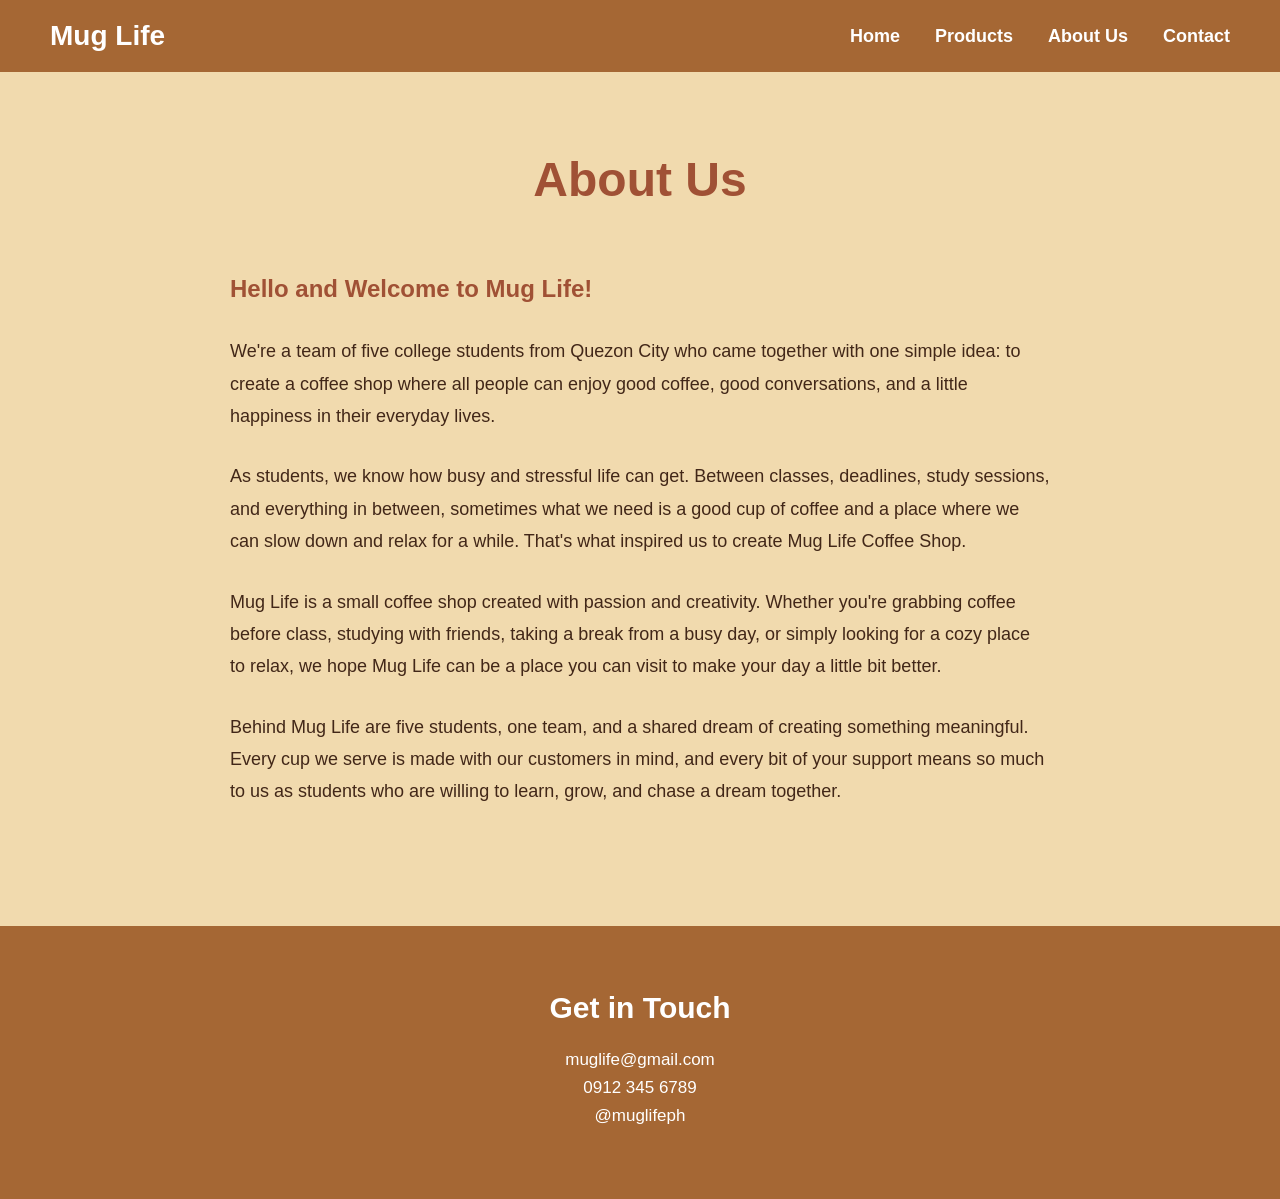
==== aboutus.html @ b254edae "Add files via upload" ====
<!DOCTYPE html>
<html lang="en">

<head>
  <meta charset="UTF-8">
  <meta name="viewport" content="width=device-width, initial-scale=1.0">
  <title>About Us - Mug Life</title>
  <link rel="stylesheet" href="style.css">
</head>

<body>

  <header class="navbar">
    <div class="logo">
      Mug Life
    </div>

    <nav>
      <a href="home.html">Home</a>
      <a href="products.html">Products</a>
      <a href="aboutus.html">About Us</a>
      <a href="contact.html">Contact</a>
    </nav>
  </header>

<main class="about-page">

  <section class="about-intro">
    <h1>About Us</h1>

    <p class="about-welcome">
      Hello and Welcome to Mug Life!
    </p>

    <p>
      We're a team of five college students from Quezon City who came
      together with one simple idea: to create a coffee shop where all
      people can enjoy good coffee, good conversations, and a little
      happiness in their everyday lives.
    </p>

    <p>
      As students, we know how busy and stressful life can get. Between
      classes, deadlines, study sessions, and everything in between,
      sometimes what we need is a good cup of coffee and a place where
      we can slow down and relax for a while. That's what inspired us
      to create Mug Life Coffee Shop.
    </p>

    <p>
      Mug Life is a small coffee shop created with passion and
      creativity. Whether you're grabbing coffee before class, studying
      with friends, taking a break from a busy day, or simply looking
      for a cozy place to relax, we hope Mug Life can be a place you
      can visit to make your day a little bit better.
    </p>

    <p>
      Behind Mug Life are five students, one team, and a shared dream
      of creating something meaningful. Every cup we serve is made
      with our customers in mind, and every bit of your support means
      so much to us as students who are willing to learn, grow, and
      chase a dream together.
    </p>
  </section>

  <section class="about-contact">
    <div>
      <h3>Get in Touch</h3>
      <p>muglife@gmail.com</p>
      <p>0912 345 6789</p>
      <p>@muglifeph</p>
    </div>
  </section>

</main>
---- style.css ----
* {
  margin: 0;
  padding: 0;
  box-sizing: border-box;
}

body {
  font-family: "Trebuchet MS", sans-serif;
  background-color: #f8c684;
  color: #422718;
  min-height: 100vh;
}

/* NAVIGATION BAR */

.navbar {
  background-color: #A56734;
  padding: 20px 50px;
  display: flex;
  align-items: center;
  justify-content: space-between;
}

.logo {
  color: white;
  font-size: 28px;
  font-weight: bold;
}

nav {
  display: flex;
  gap: 35px;
}

nav a {
  color: white;
  text-decoration: none;
  font-size: 18px;
  font-weight: bold;
}

nav a:hover {
  text-decoration: underline;
}

/* HOME PAGE */

/* HERO */

.hero {
  min-height: 650px;
  background-color: #F1DAAE;
  display: grid;
  grid-template-columns: 1.1fr 0.9fr;
  align-items: center;
  padding: 70px 9%;
  gap: 40px;
}

.hero-content {
  max-width: 650px;
}

.small-heading {
  color: #A05135;
  font-size: 14px;
  font-weight: bold;
  letter-spacing: 3px;
  margin-bottom: 20px;
}

.hero h1 {
  color: #422718;
  font-size: 64px;
  line-height: 1.05;
  margin-bottom: 25px;
}

.hero-description {
  color: #422718;
  font-size: 20px;
  line-height: 1.7;
  max-width: 520px;
  margin-bottom: 35px;
}


/* HERO BUTTONS */

.hero-buttons {
  display: flex;
  gap: 15px;
  align-items: center;
}

.primary-button {
  display: inline-block;
  background-color: #A56734;
  color: white;
  padding: 15px 28px;
  border-radius: 30px;
  text-decoration: none;
  font-size: 16px;
  font-weight: bold;
}

.primary-button:hover {
  background-color: #A05135;
}

.secondary-button {
  display: inline-block;
  color: #422718;
  border-bottom: 2px solid #A56734;
  padding-bottom: 5px;
  text-decoration: none;
  font-weight: bold;
}


/* COFFEE VISUAL */

.hero-coffee {
  display: flex;
  flex-direction: column;
  align-items: center;
  justify-content: center;
}

.coffee-circle {
  width: 390px;
  height: 390px;
  background-color: #A56734;
  border-radius: 50%;
  display: flex;
  align-items: center;
  justify-content: center;
  position: relative;
}

.coffee-cup {
  width: 190px;
  height: 150px;
  background-color: #F1DAAE;
  border-radius: 12px 12px 45px 45px;
  position: relative;
  border: 8px solid #422718;
}

.coffee {
  width: 155px;
  height: 25px;
  background-color: #422718;
  border-radius: 50%;
  position: absolute;
  top: -15px;
  left: 9px;
}

.cup-handle {
  width: 55px;
  height: 70px;
  border: 8px solid #422718;
  border-left: none;
  border-radius: 0 40px 40px 0;
  position: absolute;
  right: -60px;
  top: 30px;
}

.coffee-label {
  color: #A05135;
  font-size: 13px;
  font-weight: bold;
  letter-spacing: 3px;
  margin-top: 25px;
}


/* HIGHLIGHT STRIP */

.highlight {
  background-color: #A56734;
  color: white;
  display: grid;
  grid-template-columns: repeat(3, 1fr);
  padding: 28px 9%;
}

.highlight div {
  text-align: center;
  padding: 10px 20px;
}

.highlight strong {
  display: block;
  font-size: 14px;
  letter-spacing: 1.5px;
  margin-bottom: 7px;
}

.highlight span {
  font-size: 14px;
}


/* FAVORITES */

.favorites {
  background-color: #F1DAAE;
  padding: 100px 9%;
}

.section-heading {
  max-width: 1000px;
  margin: 0 auto 60px;
}

.section-heading p {
  color: #A05135;
  font-size: 14px;
  font-weight: bold;
  letter-spacing: 3px;
  margin-bottom: 15px;
}

.section-heading h2 {
  color: #422718;
  font-size: 48px;
  line-height: 1.1;
}


/* FAVORITE LIST */

.favorite-list {
  max-width: 1000px;
  margin: auto;
}

.favorite-item {
  display: grid;
  grid-template-columns: 70px 1fr 40px;
  align-items: center;
  gap: 20px;
  padding: 28px 0;
  border-top: 1px solid #A56734;
}

.favorite-item:last-child {
  border-bottom: 1px solid #A56734;
}

.favorite-number {
  color: #A05135;
  font-size: 15px;
  font-weight: bold;
}

.favorite-info h3 {
  color: #422718;
  font-size: 25px;
  margin-bottom: 8px;
}

.favorite-info p {
  color: #422718;
  font-size: 16px;
  line-height: 1.5;
  max-width: 600px;
}

.favorite-arrow {
  color: #A05135;
  font-size: 28px;
  text-align: right;
}


/* MENU BUTTON */

.menu-button {
  display: block;
  width: fit-content;
  margin: 50px auto 0;
  background-color: #A56734;
  color: white;
  padding: 14px 28px;
  border-radius: 30px;
  text-decoration: none;
  font-weight: bold;
}

.menu-button:hover {
  background-color: #A05135;
}


/* BRAND MESSAGE */

.brand-message {
  background-color: #A05135;
  min-height: 500px;
  display: flex;
  align-items: center;
  padding: 80px 9%;
}

.brand-message-text {
  max-width: 650px;
}

.brand-message .small-heading {
  color: #F1DAAE;
}

.brand-message h2 {
  color: white;
  font-size: 50px;
  line-height: 1.1;
  margin-bottom: 25px;
}

.brand-message p {
  color: white;
  font-size: 18px;
  line-height: 1.7;
  max-width: 600px;
  margin-bottom: 30px;
}


/* LIGHT BUTTON */

.light-button {
  display: inline-block;
  background-color: #F1DAAE;
  color: #422718;
  padding: 14px 28px;
  border-radius: 30px;
  text-decoration: none;
  font-weight: bold;
}

.light-button:hover {
  background-color: white;
}


/* FINAL CTA */

.final-cta {
  background-color: #F1DAAE;
  text-align: center;
  padding: 100px 20px;
}

.final-cta p {
  color: #A05135;
  font-size: 14px;
  font-weight: bold;
  letter-spacing: 3px;
  margin-bottom: 15px;
}

.final-cta h2 {
  color: #422718;
  font-size: 52px;
  margin-bottom: 30px;
}


/* MOBILE */

@media (max-width: 800px) {

  .hero {
    grid-template-columns: 1fr;
    text-align: center;
    padding: 60px 25px;
  }

  .hero-description {
    margin-left: auto;
    margin-right: auto;
  }

  .hero-buttons {
    justify-content: center;
  }

  .coffee-circle {
    width: 280px;
    height: 280px;
  }

  .highlight {
    grid-template-columns: 1fr;
  }

  .highlight div {
    margin-bottom: 15px;
  }

  .favorite-item {
    grid-template-columns: 45px 1fr 30px;
  }

}

/* ABOUT US PAGE */

.about-page {
  width: 100%;
  background-color: #F1DAAE;
}

/* ABOUT INTRODUCTION */

.about-intro {
  max-width: 900px;
  margin: 0 auto;
  padding: 80px 40px 90px;
}

.about-intro h1 {
  color: #A05135;
  font-size: 48px;
  text-align: center;
  margin-bottom: 60px;
}

.about-intro p {
  color: #422718;
  font-size: 18px;
  line-height: 1.8;
  margin-bottom: 28px;
}

.about-intro .about-welcome {
  font-size: 24px;
  font-weight: bold;
  color: #A05135;
  margin-bottom: 25px;
}

/* CONTACT */

.about-contact {
  background-color: #A56734;
  color: white;
  text-align: center;
  padding: 65px 20px;
}

.about-contact h3 {
  color: white;
  font-size: 30px;
  margin-bottom: 25px;
}

.about-contact p {
  font-size: 17px;
  margin: 8px 0;
}

/* FOOTER */

footer {
  background-color: #A56734;
  color: white;
  text-align: center;
  padding: 20px;
  margin-top: 40px;
}

/* CONTACT PAGE */

.contact-page {
  width: 100%;
  background-color: #F1DAAE;
}

/* CONTACT INTRO */

.contact-intro {
  text-align: center;
  padding: 75px 20px 55px;
}

.contact-intro h1 {
  color: #A05135;
  font-size: 48px;
  margin-bottom: 20px;
}

.contact-intro p {
  color: #422718;
  font-size: 19px;
  max-width: 650px;
  margin: auto;
  line-height: 1.6;
}


/* CONTACT CONTENT */

.contact-content {
  max-width: 1000px;
  margin: auto;
  padding: 30px 40px 90px;
  display: grid;
  grid-template-columns: 1fr 1fr;
  gap: 100px;
}


/* CONTACT DETAILS */

.contact-details h2,
.contact-form h2 {
  color: #A05135;
  font-size: 30px;
  margin-bottom: 20px;
}

.contact-details > p {
  color: #422718;
  font-size: 17px;
  line-height: 1.6;
  margin-bottom: 35px;
}

.contact-item {
  margin-bottom: 25px;
}

.contact-item h3 {
  color: #422718;
  font-size: 19px;
  margin-bottom: 5px;
}

.contact-item p {
  color: #422718;
  font-size: 16px;
  line-height: 1.5;
}


/* CONTACT FORM */

.contact-form form {
  display: flex;
  flex-direction: column;
}

.contact-form label {
  color: #422718;
  font-weight: bold;
  margin-bottom: 7px;
}

.contact-form input,
.contact-form textarea {
  font-family: "Trebuchet MS", sans-serif;
  font-size: 15px;
  padding: 13px;
  margin-bottom: 20px;
  border: 1px solid #A56734;
  background-color: #F1DAAE;
  color: #422718;
  outline: none;
}

.contact-form input:focus,
.contact-form textarea:focus {
  border: 2px solid #A05135;
}

.contact-form textarea {
  resize: vertical;
}

.contact-form button {
  width: fit-content;
  background-color: #A56734;
  color: white;
  border: none;
  padding: 14px 28px;
  border-radius: 25px;
  font-family: "Trebuchet MS", sans-serif;
  font-size: 16px;
  font-weight: bold;
  cursor: pointer;
}

.contact-form button:hover {
  background-color: #A05135;
}

/* =========================
   PRODUCTS PAGE
   ========================= */

.products-page {
  width: 100%;
  background-color: #F1DAAE;
}


/* PAGE INTRO */

.products-intro {
  text-align: center;
  padding: 80px 20px 60px;
}

.products-intro > p:first-child {
  color: #A05135;
  font-size: 14px;
  font-weight: bold;
  letter-spacing: 3px;
  margin-bottom: 15px;
}

.products-intro h1 {
  color: #422718;
  font-size: 48px;
  margin-bottom: 18px;
}

.products-description {
  color: #422718;
  font-size: 18px;
  line-height: 1.6;
  max-width: 650px;
  margin: auto;
}


/* PRODUCT GRID */

.products {
  max-width: 1100px;
  margin: 0 auto;
  padding: 0 30px 100px;

  display: grid;
  grid-template-columns: repeat(2, 1fr);
  gap: 70px 40px;
}


/* INDIVIDUAL PRODUCT */

.product {
  background-color: #F1DAAE;
}


/* PRODUCT IMAGE */

.product img {
  display: block;
  width: auto;
  height: 240px;
  max-width: 100%;
  object-fit: contain;
  margin: 0 auto;
  background-color: transparent;
}

/* PRODUCT INFORMATION */

.product-info {
  padding: 20px 5px 0;
}

.product-info h2 {
  color: #422718;
  font-size: 25px;
  margin-bottom: 10px;
}

.product-info p {
  color: #422718;
  font-size: 16px;
  line-height: 1.6;
  max-width: 450px;
}


/* ALTERNATING SECTION */

.product:nth-child(3n) {
  background-color: #A56734;
  padding: 20px;
}


/* MOBILE */

@media (max-width: 800px) {

  .products {
    grid-template-columns: 1fr;
    gap: 50px;
  }

  .products-intro h1 {
    font-size: 40px;
  }

  .product img {
    height: 300px;
  }

}
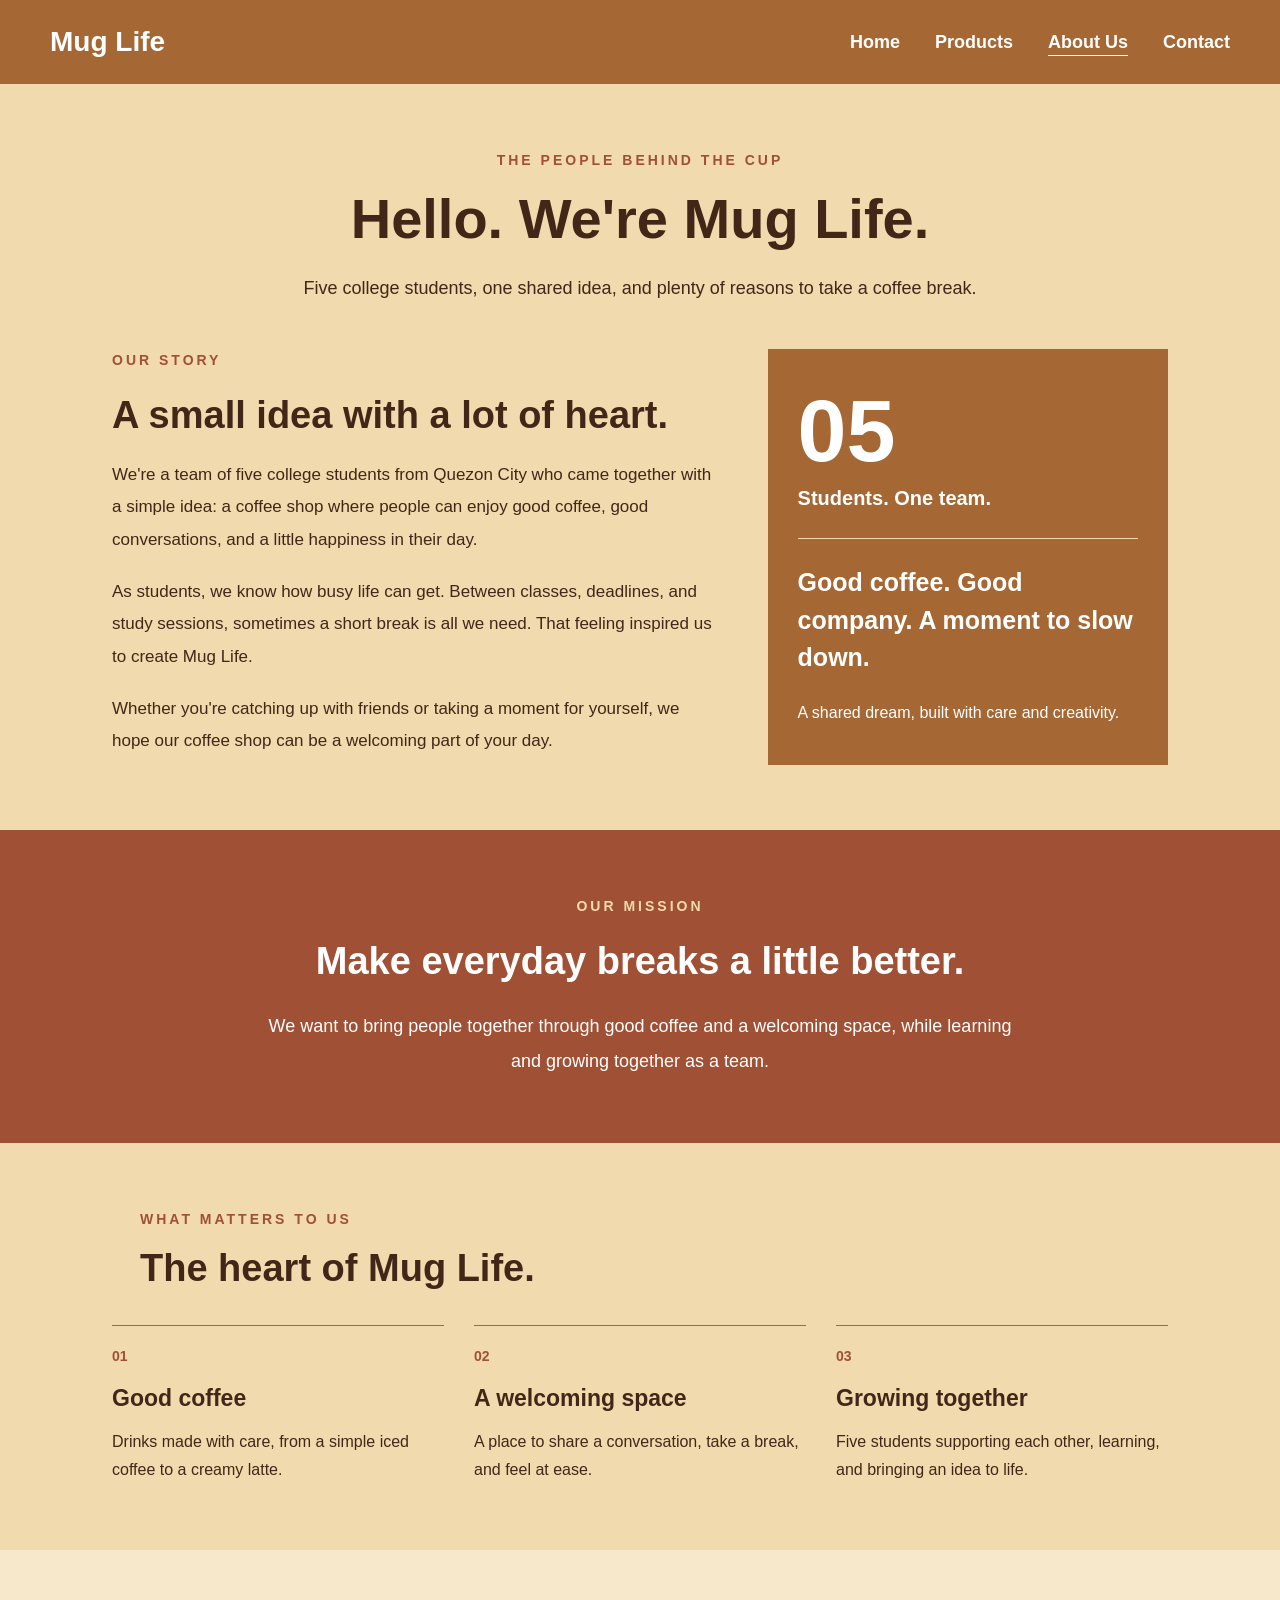
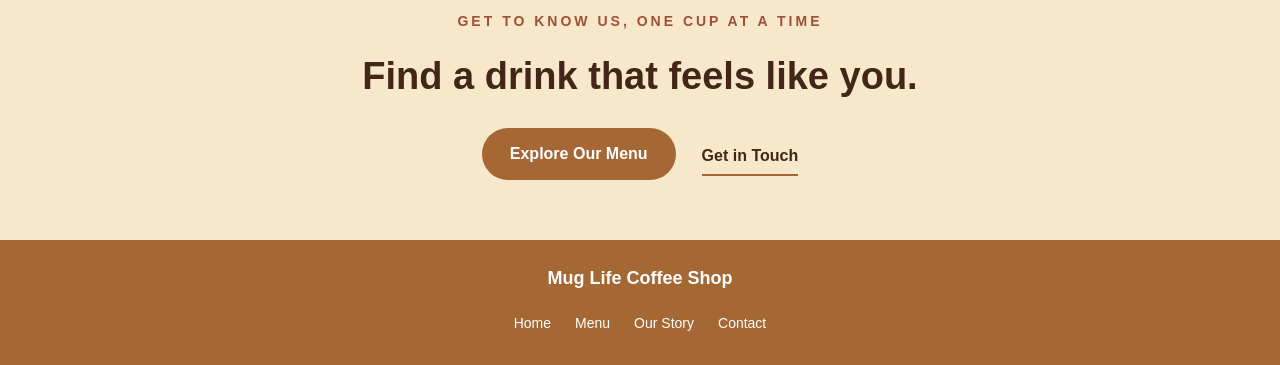
==== commit 4741cc49: "Update aboutus.html" ====
--- a/aboutus.html
+++ b/aboutus.html
@@ -1,76 +1,112 @@
 <!DOCTYPE html>
 <html lang="en">
-
 <head>
   <meta charset="UTF-8">
   <meta name="viewport" content="width=device-width, initial-scale=1.0">
+  <meta name="description" content="Meet the five students from Quezon City behind Mug Life.">
   <title>About Us - Mug Life</title>
   <link rel="stylesheet" href="style.css">
 </head>
+<body class="inner-page">
 
-<body>
+  <a href="#main-content" class="skip-link">Skip to content</a>
 
   <header class="navbar">
-    <div class="logo">
-      Mug Life
-    </div>
-
-    <nav>
-      <a href="home.html">Home</a>
+    <a href="index.html" class="logo" aria-label="Mug Life home">Mug Life</a>
+    <nav aria-label="Main navigation">
+      <a href="index.html">Home</a>
       <a href="products.html">Products</a>
-      <a href="aboutus.html">About Us</a>
+      <a href="aboutus.html" aria-current="page">About Us</a>
       <a href="contact.html">Contact</a>
     </nav>
   </header>
 
-<main class="about-page">
+  <main id="main-content" tabindex="-1">
+    <section class="page-intro" aria-labelledby="about-heading">
+      <p class="small-heading">THE PEOPLE BEHIND THE CUP</p>
+      <h1 id="about-heading">Hello. We're Mug Life.</h1>
+      <p>Five college students, one shared idea, and plenty of reasons to take a coffee break.</p>
+    </section>
 
-  <section class="about-intro">
-    <h1>About Us</h1>
+    <section class="about-story content-width" aria-labelledby="story-heading">
+      <div class="story-copy">
+        <p class="small-heading">OUR STORY</p>
+        <h2 id="story-heading">A small idea with a lot of heart.</h2>
+        <p>
+          We're a team of five college students from Quezon City who came
+          together with a simple idea: a coffee shop where people can enjoy
+          good coffee, good conversations, and a little happiness in their day.
+        </p>
+        <p>
+          As students, we know how busy life can get. Between classes,
+          deadlines, and study sessions, sometimes a short break is all
+          we need. That feeling inspired us to create Mug Life.
+        </p>
+        <p>
+          Whether you're catching up with friends or taking a moment for
+          yourself, we hope our coffee shop can be a welcoming part of your day.
+        </p>
+      </div>
+      <aside class="story-note" aria-label="About our team">
+        <p class="team-count" aria-hidden="true">05</p>
+        <p class="team-caption">Students. One team.</p>
+        <blockquote>Good coffee. Good company. A moment to slow down.</blockquote>
+        <p>A shared dream, built with care and creativity.</p>
+      </aside>
+    </section>
 
-    <p class="about-welcome">
-      Hello and Welcome to Mug Life!
-    </p>
+    <section class="mission-section" aria-labelledby="mission-heading">
+      <p class="small-heading">OUR MISSION</p>
+      <h2 id="mission-heading">Make everyday breaks a little better.</h2>
+      <p>
+        We want to bring people together through good coffee and a welcoming
+        space, while learning and growing together as a team.
+      </p>
+    </section>
 
-    <p>
-      We're a team of five college students from Quezon City who came
-      together with one simple idea: to create a coffee shop where all
-      people can enjoy good coffee, good conversations, and a little
-      happiness in their everyday lives.
-    </p>
+    <section class="about-values content-width" aria-labelledby="values-heading">
+      <div class="section-heading">
+        <p>WHAT MATTERS TO US</p>
+        <h2 id="values-heading">The heart of Mug Life.</h2>
+      </div>
+      <div class="value-grid">
+        <article class="value-item">
+          <p class="value-number" aria-hidden="true">01</p>
+          <h3>Good coffee</h3>
+          <p>Drinks made with care, from a simple iced coffee to a creamy latte.</p>
+        </article>
+        <article class="value-item">
+          <p class="value-number" aria-hidden="true">02</p>
+          <h3>A welcoming space</h3>
+          <p>A place to share a conversation, take a break, and feel at ease.</p>
+        </article>
+        <article class="value-item">
+          <p class="value-number" aria-hidden="true">03</p>
+          <h3>Growing together</h3>
+          <p>Five students supporting each other, learning, and bringing an idea to life.</p>
+        </article>
+      </div>
+    </section>
 
-    <p>
-      As students, we know how busy and stressful life can get. Between
-      classes, deadlines, study sessions, and everything in between,
-      sometimes what we need is a good cup of coffee and a place where
-      we can slow down and relax for a while. That's what inspired us
-      to create Mug Life Coffee Shop.
-    </p>
+    <section class="page-cta" aria-labelledby="about-cta-heading">
+      <p class="small-heading">GET TO KNOW US, ONE CUP AT A TIME</p>
+      <h2 id="about-cta-heading">Find a drink that feels like you.</h2>
+      <div class="cta-links">
+        <a href="products.html" class="primary-button">Explore Our Menu</a>
+        <a href="contact.html" class="secondary-button">Get in Touch</a>
+      </div>
+    </section>
+  </main>
 
-    <p>
-      Mug Life is a small coffee shop created with passion and
-      creativity. Whether you're grabbing coffee before class, studying
-      with friends, taking a break from a busy day, or simply looking
-      for a cozy place to relax, we hope Mug Life can be a place you
-      can visit to make your day a little bit better.
-    </p>
+  <footer>
+    <p class="footer-brand">Mug Life Coffee Shop</p>
+    <div class="footer-links" aria-label="More Mug Life pages">
+      <a href="index.html">Home</a>
+      <a href="products.html">Menu</a>
+      <a href="aboutus.html">Our Story</a>
+      <a href="contact.html">Contact</a>
+    </div>
+  </footer>
 
-    <p>
-      Behind Mug Life are five students, one team, and a shared dream
-      of creating something meaningful. Every cup we serve is made
-      with our customers in mind, and every bit of your support means
-      so much to us as students who are willing to learn, grow, and
-      chase a dream together.
-    </p>
-  </section>
-
-  <section class="about-contact">
-    <div>
-      <h3>Get in Touch</h3>
-      <p>muglife@gmail.com</p>
-      <p>0912 345 6789</p>
-      <p>@muglifeph</p>
-    </div>
-  </section>
-
-</main>+</body>
+</html>
--- a/style.css
+++ b/style.css
@@ -11,25 +11,30 @@
   min-height: 100vh;
 }
 
-/* NAVIGATION BAR */
+/* NAVIGATION: links wrap on small screens without JavaScript. */
 
 .navbar {
   background-color: #A56734;
   padding: 20px 50px;
   display: flex;
+  flex-wrap: wrap;
   align-items: center;
   justify-content: space-between;
+  gap: 16px 30px;
 }
 
 .logo {
   color: white;
   font-size: 28px;
   font-weight: bold;
+  text-decoration: none;
+  white-space: nowrap;
 }
 
 nav {
   display: flex;
-  gap: 35px;
+  flex-wrap: wrap;
+  gap: 8px 35px;
 }
 
 nav a {
@@ -37,21 +42,52 @@
   text-decoration: none;
   font-size: 18px;
   font-weight: bold;
-}
-
-nav a:hover {
+  min-height: 44px;
+  display: inline-flex;
+  align-items: center;
+}
+
+nav a:hover,
+nav a[aria-current="page"] {
   text-decoration: underline;
+  text-underline-offset: 7px;
+}
+
+a:focus-visible {
+  outline: 3px solid #422718;
+  outline-offset: 5px;
+}
+
+.nav-links a.active {
+   color: black;
+   font-weight: bold;
+ }
+
+.skip-link {
+  position: absolute;
+  top: -100px;
+  left: 16px;
+  padding: 12px 18px;
+  background: #422718;
+  color: white;
+  z-index: 10;
+}
+
+.skip-link:focus {
+  top: 12px;
 }
 
 /* HOME PAGE */
 
-/* HERO */
+.home-page {
+  background-color: #F1DAAE;
+}
 
 .hero {
-  min-height: 650px;
+  min-height: 620px;
   background-color: #F1DAAE;
   display: grid;
-  grid-template-columns: 1.1fr 0.9fr;
+  grid-template-columns: minmax(0, 1.1fr) minmax(0, 0.9fr);
   align-items: center;
   padding: 70px 9%;
   gap: 40px;
@@ -66,45 +102,54 @@
   font-size: 14px;
   font-weight: bold;
   letter-spacing: 3px;
+  line-height: 1.6;
   margin-bottom: 20px;
 }
 
 .hero h1 {
-  color: #422718;
-  font-size: 64px;
-  line-height: 1.05;
+  font-size: clamp(36px, 5vw, 64px);
+  line-height: 1.1;
+  max-width: 13ch;
   margin-bottom: 25px;
 }
 
 .hero-description {
-  color: #422718;
   font-size: 20px;
   line-height: 1.7;
   max-width: 520px;
   margin-bottom: 35px;
 }
 
-
-/* HERO BUTTONS */
-
 .hero-buttons {
   display: flex;
-  gap: 15px;
+  flex-wrap: wrap;
+  gap: 18px 24px;
   align-items: center;
 }
 
-.primary-button {
+/* LINKS STYLED AS BUTTONS */
+
+.primary-button,
+.menu-button,
+.light-button {
   display: inline-block;
-  background-color: #A56734;
-  color: white;
   padding: 15px 28px;
   border-radius: 30px;
   text-decoration: none;
   font-size: 16px;
-  font-weight: bold;
-}
-
-.primary-button:hover {
+  line-height: 1.4;
+  font-weight: bold;
+  text-align: center;
+}
+
+.primary-button,
+.menu-button {
+  background-color: #A56734;
+  color: white;
+}
+
+.primary-button:hover,
+.menu-button:hover {
   background-color: #A05135;
 }
 
@@ -112,60 +157,75 @@
   display: inline-block;
   color: #422718;
   border-bottom: 2px solid #A56734;
-  padding-bottom: 5px;
+  padding: 12px 0 6px;
   text-decoration: none;
   font-weight: bold;
-}
-
-
-/* COFFEE VISUAL */
+  line-height: 1.5;
+}
+
+.secondary-button:hover {
+  color: #A05135;
+}
+
+.light-button {
+  background-color: #F1DAAE;
+  color: #422718;
+}
+
+.light-button:hover {
+  background-color: white;
+}
+
+/* CSS COFFEE ILLUSTRATION */
 
 .hero-coffee {
   display: flex;
   flex-direction: column;
   align-items: center;
   justify-content: center;
+  min-width: 0;
 }
 
 .coffee-circle {
-  width: 390px;
-  height: 390px;
+  width: 100%;
+  max-width: 390px;
+  aspect-ratio: 1;
   background-color: #A56734;
   border-radius: 50%;
   display: flex;
   align-items: center;
   justify-content: center;
-  position: relative;
 }
 
 .coffee-cup {
-  width: 190px;
-  height: 150px;
+  width: 47%;
+  height: 38%;
   background-color: #F1DAAE;
   border-radius: 12px 12px 45px 45px;
   position: relative;
-  border: 8px solid #422718;
+  border: 7px solid #422718;
+  margin-right: 8%;
 }
 
 .coffee {
-  width: 155px;
-  height: 25px;
+  width: 88%;
+  height: 20%;
   background-color: #422718;
   border-radius: 50%;
   position: absolute;
-  top: -15px;
-  left: 9px;
+  top: -10%;
+  left: 6%;
 }
 
 .cup-handle {
-  width: 55px;
-  height: 70px;
-  border: 8px solid #422718;
+  width: 35%;
+  height: 52%;
+  border: 7px solid #422718;
   border-left: none;
   border-radius: 0 40px 40px 0;
   position: absolute;
-  right: -60px;
-  top: 30px;
+  right: -38%;
+  top: 18%;
 }
 
 .coffee-label {
@@ -173,9 +233,10 @@
   font-size: 13px;
   font-weight: bold;
   letter-spacing: 3px;
+  line-height: 1.6;
+  text-align: center;
   margin-top: 25px;
 }
-
 
 /* HIGHLIGHT STRIP */
 
@@ -183,7 +244,7 @@
   background-color: #A56734;
   color: white;
   display: grid;
-  grid-template-columns: repeat(3, 1fr);
+  grid-template-columns: repeat(3, minmax(0, 1fr));
   padding: 28px 9%;
 }
 
@@ -196,24 +257,25 @@
   display: block;
   font-size: 14px;
   letter-spacing: 1.5px;
+  line-height: 1.6;
   margin-bottom: 7px;
 }
 
 .highlight span {
   font-size: 14px;
-}
-
-
-/* FAVORITES */
+  line-height: 1.5;
+}
+
+/* FAVORITES: product photos use your existing images folder. */
 
 .favorites {
   background-color: #F1DAAE;
-  padding: 100px 9%;
+  padding: 80px 9%;
 }
 
 .section-heading {
   max-width: 1000px;
-  margin: 0 auto 60px;
+  margin: 0 auto 40px;
 }
 
 .section-heading p {
@@ -221,17 +283,15 @@
   font-size: 14px;
   font-weight: bold;
   letter-spacing: 3px;
+  line-height: 1.6;
   margin-bottom: 15px;
 }
 
-.section-heading h2 {
-  color: #422718;
-  font-size: 48px;
-  line-height: 1.1;
-}
-
-
-/* FAVORITE LIST */
+.section-heading h2,
+.visit-intro h2 {
+  font-size: clamp(32px, 4vw, 48px);
+  line-height: 1.15;
+}
 
 .favorite-list {
   max-width: 1000px;
@@ -239,16 +299,28 @@
 }
 
 .favorite-item {
+  color: #422718;
+  text-decoration: none;
   display: grid;
-  grid-template-columns: 70px 1fr 40px;
+  grid-template-columns: 45px 120px minmax(0, 1fr) 30px;
   align-items: center;
-  gap: 20px;
-  padding: 28px 0;
+  gap: 24px;
+  padding: 24px 12px;
   border-top: 1px solid #A56734;
 }
 
 .favorite-item:last-child {
   border-bottom: 1px solid #A56734;
+}
+
+.favorite-item:hover {
+  background-color: #f7e8cc;
+}
+
+.favorite-item:hover h3,
+.favorite-item:focus-visible h3 {
+  text-decoration: underline;
+  text-underline-offset: 5px;
 }
 
 .favorite-number {
@@ -257,17 +329,32 @@
   font-weight: bold;
 }
 
+.favorite-item img {
+  display: block;
+  width: 120px;
+  height: 150px;
+  max-width: 100%;
+  object-fit: contain;
+}
+
 .favorite-info h3 {
-  color: #422718;
   font-size: 25px;
+  line-height: 1.3;
   margin-bottom: 8px;
 }
 
 .favorite-info p {
-  color: #422718;
   font-size: 16px;
-  line-height: 1.5;
+  line-height: 1.6;
   max-width: 600px;
+}
+
+.favorite-link-label {
+  display: inline-block;
+  color: #A05135;
+  font-size: 14px;
+  font-weight: bold;
+  margin-top: 10px;
 }
 
 .favorite-arrow {
@@ -276,38 +363,21 @@
   text-align: right;
 }
 
-
-/* MENU BUTTON */
-
 .menu-button {
   display: block;
   width: fit-content;
-  margin: 50px auto 0;
-  background-color: #A56734;
-  color: white;
-  padding: 14px 28px;
-  border-radius: 30px;
-  text-decoration: none;
-  font-weight: bold;
-}
-
-.menu-button:hover {
-  background-color: #A05135;
-}
-
-
-/* BRAND MESSAGE */
+  margin: 40px auto 0;
+}
+
+/* OUR STORY */
 
 .brand-message {
   background-color: #A05135;
-  min-height: 500px;
-  display: flex;
-  align-items: center;
   padding: 80px 9%;
 }
 
 .brand-message-text {
-  max-width: 650px;
+  max-width: 700px;
 }
 
 .brand-message .small-heading {
@@ -316,43 +386,69 @@
 
 .brand-message h2 {
   color: white;
-  font-size: 50px;
-  line-height: 1.1;
+  font-size: clamp(32px, 4vw, 50px);
+  line-height: 1.15;
   margin-bottom: 25px;
 }
 
-.brand-message p {
+.brand-message-text > p:not(.small-heading) {
   color: white;
   font-size: 18px;
-  line-height: 1.7;
-  max-width: 600px;
+  line-height: 1.8;
+  max-width: 650px;
   margin-bottom: 30px;
 }
 
-
-/* LIGHT BUTTON */
-
-.light-button {
+/* VISIT INFORMATION */
+
+.visit-section {
+  background-color: #f7e8cc;
+  display: grid;
+  grid-template-columns: minmax(0, 1.1fr) minmax(0, 0.9fr);
+  padding: 80px 9%;
+  gap: 70px;
+  scroll-margin-top: 24px;
+}
+
+.visit-intro > p:not(.small-heading) {
+  font-size: 18px;
+  line-height: 1.8;
+  max-width: 520px;
+  margin-top: 24px;
+  margin-bottom: 20px;
+}
+
+.visit-details > div {
+  border-top: 1px solid #A56734;
+  padding: 20px 0;
+}
+
+.visit-details dt {
+  color: #A05135;
+  font-size: 18px;
+  font-weight: bold;
+  margin-bottom: 10px;
+}
+
+.visit-details dd {
+  font-size: 17px;
+  line-height: 1.8;
+  overflow-wrap: anywhere;
+}
+
+.visit-details a {
   display: inline-block;
-  background-color: #F1DAAE;
   color: #422718;
-  padding: 14px 28px;
-  border-radius: 30px;
-  text-decoration: none;
-  font-weight: bold;
-}
-
-.light-button:hover {
-  background-color: white;
-}
-
-
-/* FINAL CTA */
+  padding: 6px 0;
+  text-underline-offset: 4px;
+}
+
+/* FINAL INVITATION */
 
 .final-cta {
   background-color: #F1DAAE;
   text-align: center;
-  padding: 100px 20px;
+  padding: 80px 24px;
 }
 
 .final-cta p {
@@ -360,27 +456,54 @@
   font-size: 14px;
   font-weight: bold;
   letter-spacing: 3px;
+  line-height: 1.6;
   margin-bottom: 15px;
 }
 
 .final-cta h2 {
-  color: #422718;
-  font-size: 52px;
+  font-size: clamp(32px, 4vw, 52px);
+  line-height: 1.2;
   margin-bottom: 30px;
 }
 
-
-/* MOBILE */
+/* HOME AND NAVIGATION ON SMALLER SCREENS */
+
+@media (max-width: 1000px) {
+  .hero {
+    gap: 30px;
+    padding-left: 6%;
+    padding-right: 6%;
+  }
+
+  .favorite-item {
+    grid-template-columns: 30px 100px minmax(0, 1fr) 25px;
+    gap: 18px;
+  }
+
+  .favorite-item img {
+    width: 100px;
+    height: 130px;
+  }
+}
 
 @media (max-width: 800px) {
+  .navbar {
+    padding: 18px 6%;
+  }
+
+  nav {
+    gap: 8px 22px;
+  }
 
   .hero {
     grid-template-columns: 1fr;
     text-align: center;
-    padding: 60px 25px;
-  }
-
-  .hero-description {
+    padding: 55px 24px;
+  }
+
+  .hero-content,
+  .hero-description,
+  .hero h1 {
     margin-left: auto;
     margin-right: auto;
   }
@@ -389,331 +512,826 @@
     justify-content: center;
   }
 
+  .hero-description {
+    font-size: 18px;
+  }
+
   .coffee-circle {
-    width: 280px;
-    height: 280px;
+    max-width: 280px;
   }
 
   .highlight {
     grid-template-columns: 1fr;
-  }
-
-  .highlight div {
-    margin-bottom: 15px;
+    gap: 8px;
+  }
+
+  .visit-section {
+    grid-template-columns: 1fr;
+    gap: 30px;
+  }
+}
+
+@media (max-width: 600px) {
+  .navbar {
+    flex-direction: column;
+    gap: 12px;
+    padding: 18px 20px 12px;
+  }
+
+  .navbar nav {
+    justify-content: center;
+    gap: 4px 20px;
+  }
+
+  .navbar nav a {
+    font-size: 16px;
+  }
+
+  .favorites,
+  .brand-message,
+  .visit-section {
+    padding: 55px 24px;
   }
 
   .favorite-item {
-    grid-template-columns: 45px 1fr 30px;
-  }
-
-}
-
-/* ABOUT US PAGE */
-
-.about-page {
-  width: 100%;
+    grid-template-columns: 72px minmax(0, 1fr) 20px;
+    gap: 14px;
+    padding: 24px 0;
+  }
+
+  .favorite-number {
+    display: none;
+  }
+
+  .favorite-item img {
+    width: 72px;
+    height: 110px;
+  }
+
+  .favorite-info h3 {
+    font-size: 21px;
+  }
+
+  .favorite-info p {
+    font-size: 15px;
+  }
+
+  .favorite-arrow {
+    font-size: 24px;
+  }
+
+  .final-cta {
+    padding: 55px 24px;
+  }
+}
+
+/* SHARED INNER PAGES */
+
+.inner-page {
   background-color: #F1DAAE;
-}
-
-/* ABOUT INTRODUCTION */
-
-.about-intro {
+  display: flex;
+  flex-direction: column;
+}
+
+.inner-page main {
+  flex: 1;
+}
+
+.content-width {
+  max-width: 1120px;
+  margin: 0 auto;
+  padding-left: 32px;
+  padding-right: 32px;
+}
+
+.page-intro {
   max-width: 900px;
   margin: 0 auto;
-  padding: 80px 40px 90px;
-}
-
-.about-intro h1 {
-  color: #A05135;
-  font-size: 48px;
+  padding: 65px 24px 45px;
   text-align: center;
-  margin-bottom: 60px;
-}
-
-.about-intro p {
-  color: #422718;
+}
+
+.page-intro h1 {
+  font-size: clamp(36px, 5vw, 56px);
+  line-height: 1.15;
+}
+
+.page-intro > p {
   font-size: 18px;
   line-height: 1.8;
-  margin-bottom: 28px;
-}
-
-.about-intro .about-welcome {
-  font-size: 24px;
-  font-weight: bold;
-  color: #A05135;
-  margin-bottom: 25px;
-}
-
-/* CONTACT */
-
-.about-contact {
+  max-width: 720px;
+  margin: 20px auto 0;
+}
+
+.page-intro .small-heading {
+  font-size: 14px;
+  line-height: 1.6;
+  margin: 0 auto 16px;
+}
+
+.page-intro > .primary-button {
+  margin-top: 24px;
+}
+
+.inner-page h2 {
+  font-size: clamp(28px, 3.5vw, 38px);
+  line-height: 1.25;
+}
+
+.inner-page h3 {
+  line-height: 1.3;
+}
+
+/* PRODUCTS: category links work with HTML anchors. */
+
+.menu-categories {
+  justify-content: center;
+  gap: 12px;
+  margin-top: 28px;
+}
+
+.menu-categories a {
+  color: #422718;
+  border: 1px solid #A56734;
+  border-radius: 24px;
+  padding: 10px 20px;
+  line-height: 1.5;
+  font-size: 16px;
+}
+
+.menu-categories a:hover {
+  background-color: #f7e8cc;
+  text-decoration: underline;
+  text-underline-offset: 4px;
+}
+
+.menu-categories span {
+  font-size: 12px;
+  font-weight: normal;
+  margin-left: 8px;
+}
+
+.page-intro .menu-sample-note {
+  font-size: 14px;
+  color: #70523d;
+  line-height: 1.6;
+  margin-top: 22px;
+}
+
+.menu-content {
+  max-width: 1120px;
+  margin: 0 auto;
+  padding: 0 32px 65px;
+}
+
+.category-group {
+  scroll-margin-top: 24px;
+}
+
+.category-group + .category-group {
+  margin-top: 60px;
+}
+
+.category-heading {
+  padding-bottom: 22px;
+  border-bottom: 1px solid #A56734;
+}
+
+.category-heading p {
+  font-size: 17px;
+  line-height: 1.7;
+  margin-top: 10px;
+}
+
+.products {
+  display: grid;
+  grid-template-columns: repeat(2, minmax(0, 1fr));
+  gap: 28px;
+  margin-top: 28px;
+}
+
+.product {
+  background-color: #f7e8cc;
+  padding: 26px;
+  min-width: 0;
+  scroll-margin-top: 24px;
+}
+
+.product:target {
+  outline: 3px solid #422718;
+  outline-offset: 6px;
+}
+
+.product-image img {
+  display: block;
+  width: 100%;
+  height: 220px;
+  object-fit: contain;
+  margin: 0 auto 24px;
+  background-color: transparent;
+}
+
+.product-topline {
+  display: flex;
+  flex-wrap: wrap;
+  justify-content: space-between;
+  align-items: center;
+  gap: 8px;
+  min-height: 28px;
+  margin-bottom: 10px;
+}
+
+.drink-serving {
+  color: #70523d;
+  font-size: 13px;
+  font-weight: bold;
+  letter-spacing: 1px;
+}
+
+.product-badge {
   background-color: #A56734;
   color: white;
+  border-radius: 20px;
+  font-size: 12px;
+  font-weight: bold;
+  line-height: 1.5;
+  padding: 4px 10px;
+}
+
+.product-info h3 {
+  font-size: 26px;
+  margin-bottom: 12px;
+}
+
+.product-description {
+  font-size: 16px;
+  line-height: 1.7;
+}
+
+.product-prices {
+  display: grid;
+  grid-template-columns: repeat(2, minmax(0, 1fr));
+  gap: 20px;
+  border-top: 1px solid #b58a61;
+  margin-top: 20px;
+  padding-top: 18px;
+}
+
+.product-prices dt {
+  font-size: 14px;
+  line-height: 1.5;
+}
+
+.product-prices dt span {
+  display: block;
+  color: #70523d;
+  font-size: 12px;
+}
+
+.product-prices dd {
+  font-size: 24px;
+  font-weight: bold;
+  margin-top: 6px;
+}
+
+.drink-details {
+  border-top: 1px solid #b58a61;
+  margin-top: 18px;
+}
+
+.drink-details summary {
+  padding: 15px 0;
+  font-size: 15px;
+  font-weight: bold;
+}
+
+.drink-details p {
+  font-size: 15px;
+  line-height: 1.8;
+  padding-bottom: 8px;
+}
+
+summary {
+  cursor: pointer;
+}
+
+summary::marker {
+  color: #A05135;
+}
+
+summary:focus-visible,
+button:focus-visible {
+  outline: 3px solid #422718;
+  outline-offset: 4px;
+}
+
+.products-single {
+  grid-template-columns: 1fr;
+}
+
+.products-single .product {
+  display: grid;
+  grid-template-columns: 220px minmax(0, 1fr);
+  align-items: center;
+  gap: 40px;
+}
+
+.products-single .product-image img {
+  margin-bottom: 0;
+}
+
+.menu-footnote {
+  border-top: 1px solid #A56734;
+  margin-top: 55px;
+  padding-top: 32px;
+}
+
+.menu-footnote p {
+  font-size: 17px;
+  line-height: 1.8;
+  max-width: 750px;
+  margin-top: 14px;
+  margin-bottom: 12px;
+}
+
+/* ABOUT US */
+
+.about-story {
+  display: grid;
+  grid-template-columns: minmax(0, 1.2fr) minmax(0, 0.8fr);
+  align-items: start;
+  gap: 55px;
+  padding-bottom: 65px;
+}
+
+.story-copy > p:not(.small-heading) {
+  font-size: 17px;
+  line-height: 1.9;
+  margin-top: 20px;
+}
+
+.story-note {
+  background-color: #A56734;
+  color: white;
+  padding: 38px 30px;
+}
+
+.team-count {
+  font-size: 88px;
+  font-weight: bold;
+  line-height: 1;
+}
+
+.team-caption {
+  font-size: 20px;
+  font-weight: bold;
+  margin-top: 12px;
+}
+
+.story-note blockquote {
+  font-size: 25px;
+  font-weight: bold;
+  line-height: 1.5;
+  border-top: 1px solid #F1DAAE;
+  margin-top: 28px;
+  padding-top: 25px;
+}
+
+.story-note > p:last-child {
+  font-size: 16px;
+  line-height: 1.8;
+  margin-top: 22px;
+}
+
+.mission-section {
+  background-color: #A05135;
+  color: white;
   text-align: center;
-  padding: 65px 20px;
-}
-
-.about-contact h3 {
-  color: white;
-  font-size: 30px;
-  margin-bottom: 25px;
-}
-
-.about-contact p {
+  padding: 65px 32px;
+}
+
+.mission-section .small-heading {
+  color: #F1DAAE;
+}
+
+.mission-section h2 {
+  max-width: 760px;
+  margin: 0 auto;
+}
+
+.mission-section > p:last-child {
+  font-size: 18px;
+  line-height: 1.9;
+  max-width: 760px;
+  margin: 24px auto 0;
+}
+
+.about-values {
+  padding-top: 65px;
+  padding-bottom: 65px;
+}
+
+.about-values .section-heading {
+  margin-bottom: 32px;
+}
+
+.value-grid {
+  display: grid;
+  grid-template-columns: repeat(3, minmax(0, 1fr));
+  gap: 30px;
+}
+
+.value-item {
+  border-top: 1px solid #A56734;
+  padding-top: 22px;
+}
+
+.value-number {
+  color: #A05135;
+  font-size: 14px;
+  font-weight: bold;
+  margin-bottom: 20px;
+}
+
+.value-item h3 {
+  font-size: 23px;
+  margin-bottom: 14px;
+}
+
+.value-item > p:last-child {
+  font-size: 16px;
+  line-height: 1.8;
+}
+
+.page-cta {
+  text-align: center;
+  background-color: #f7e8cc;
+  padding: 60px 24px;
+}
+
+.page-cta h2 {
+  max-width: 700px;
+  margin: 0 auto;
+}
+
+.cta-links {
+  display: flex;
+  flex-wrap: wrap;
+  align-items: center;
+  justify-content: center;
+  gap: 20px 26px;
+  margin-top: 28px;
+}
+
+/* CONTACT DETAILS AND MESSAGE PREVIEW */
+
+.contact-content {
+  display: grid;
+  grid-template-columns: minmax(0, 0.9fr) minmax(0, 1.1fr);
+  align-items: start;
+  gap: 55px;
+  padding-bottom: 65px;
+}
+
+.contact-details {
+  scroll-margin-top: 24px;
+}
+
+.contact-details > p {
   font-size: 17px;
-  margin: 8px 0;
-}
-
-/* FOOTER */
+  line-height: 1.8;
+  margin-top: 18px;
+  margin-bottom: 22px;
+}
+
+.contact-list > div {
+  border-top: 1px solid #A56734;
+  padding: 18px 0;
+}
+
+.contact-list dt {
+  color: #A05135;
+  font-size: 16px;
+  font-weight: bold;
+  margin-bottom: 8px;
+}
+
+.contact-list dd {
+  font-size: 17px;
+  line-height: 1.8;
+  overflow-wrap: anywhere;
+}
+
+.contact-list a {
+  display: inline-block;
+  color: #422718;
+  padding: 7px 0;
+  text-underline-offset: 4px;
+}
+
+.contact-form {
+  background-color: #f7e8cc;
+  padding: 30px;
+  min-width: 0;
+}
+
+.form-note {
+  font-size: 14px;
+  line-height: 1.8;
+  margin-top: 16px;
+  margin-bottom: 24px;
+}
+
+.contact-form form {
+  display: flex;
+  flex-direction: column;
+}
+
+.contact-form label {
+  font-size: 16px;
+  font-weight: bold;
+  line-height: 1.5;
+  margin-bottom: 8px;
+}
+
+.contact-form label span {
+  font-size: 12px;
+  font-weight: normal;
+}
+
+.contact-form input,
+.contact-form select,
+.contact-form textarea {
+  width: 100%;
+  min-width: 0;
+  border: 1px solid #A56734;
+  border-radius: 0;
+  background-color: #fff8eb;
+  color: #422718;
+  font: inherit;
+  font-size: 16px;
+  line-height: 1.5;
+  padding: 12px;
+  margin-bottom: 20px;
+}
+
+.contact-form input:focus,
+.contact-form select:focus,
+.contact-form textarea:focus {
+  border-color: #422718;
+  outline: 2px solid #422718;
+  outline-offset: 2px;
+}
+
+.contact-form textarea {
+  resize: vertical;
+  min-height: 150px;
+  margin-bottom: 8px;
+}
+
+.field-help {
+  font-size: 13px;
+  line-height: 1.6;
+  margin-bottom: 22px;
+}
+
+.form-buttons {
+  display: flex;
+  flex-wrap: wrap;
+  align-items: center;
+  gap: 12px;
+}
+
+.contact-form button {
+  font-family: inherit;
+  cursor: pointer;
+  min-height: 48px;
+}
+
+.contact-form .primary-button {
+  border: none;
+}
+
+.clear-button {
+  border: 1px solid #A56734;
+  border-radius: 30px;
+  background: transparent;
+  color: #422718;
+  padding: 12px 20px;
+  font-size: 15px;
+  font-weight: bold;
+}
+
+.clear-button:hover {
+  background-color: #F1DAAE;
+}
+
+.contact-form button:disabled {
+  opacity: 0.55;
+  cursor: not-allowed;
+}
+
+.message-preview {
+  border-top: 2px solid #A56734;
+  margin-top: 28px;
+  padding-top: 22px;
+  overflow-wrap: anywhere;
+}
+
+.message-preview h3 {
+  font-size: 22px;
+  margin-bottom: 14px;
+}
+
+.message-preview p {
+  font-size: 15px;
+  line-height: 1.8;
+  margin-top: 10px;
+}
+
+.preview-message {
+  white-space: pre-wrap;
+}
+
+.preview-notice {
+  font-weight: bold;
+}
+
+.faq {
+  padding-bottom: 65px;
+  scroll-margin-top: 24px;
+}
+
+.faq h2 {
+  margin-bottom: 28px;
+}
+
+.faq details {
+  border-top: 1px solid #A56734;
+}
+
+.faq details:last-child {
+  border-bottom: 1px solid #A56734;
+}
+
+.faq summary {
+  font-size: 18px;
+  font-weight: bold;
+  line-height: 1.6;
+  padding: 20px 0;
+}
+
+.faq details p {
+  font-size: 16px;
+  line-height: 1.8;
+  padding-bottom: 22px;
+  max-width: 800px;
+  overflow-wrap: anywhere;
+}
+
+.faq a {
+  color: #422718;
+  text-underline-offset: 4px;
+}
+
+/* SHARED FOOTER */
 
 footer {
   background-color: #A56734;
   color: white;
   text-align: center;
-  padding: 20px;
-  margin-top: 40px;
-}
-
-/* CONTACT PAGE */
-
-.contact-page {
-  width: 100%;
-  background-color: #F1DAAE;
-}
-
-/* CONTACT INTRO */
-
-.contact-intro {
-  text-align: center;
-  padding: 75px 20px 55px;
-}
-
-.contact-intro h1 {
-  color: #A05135;
-  font-size: 48px;
-  margin-bottom: 20px;
-}
-
-.contact-intro p {
-  color: #422718;
-  font-size: 19px;
-  max-width: 650px;
-  margin: auto;
-  line-height: 1.6;
-}
-
-
-/* CONTACT CONTENT */
-
-.contact-content {
-  max-width: 1000px;
-  margin: auto;
-  padding: 30px 40px 90px;
-  display: grid;
-  grid-template-columns: 1fr 1fr;
-  gap: 100px;
-}
-
-
-/* CONTACT DETAILS */
-
-.contact-details h2,
-.contact-form h2 {
-  color: #A05135;
-  font-size: 30px;
-  margin-bottom: 20px;
-}
-
-.contact-details > p {
-  color: #422718;
-  font-size: 17px;
-  line-height: 1.6;
-  margin-bottom: 35px;
-}
-
-.contact-item {
-  margin-bottom: 25px;
-}
-
-.contact-item h3 {
-  color: #422718;
-  font-size: 19px;
-  margin-bottom: 5px;
-}
-
-.contact-item p {
-  color: #422718;
-  font-size: 16px;
-  line-height: 1.5;
-}
-
-
-/* CONTACT FORM */
-
-.contact-form form {
+  padding: 28px 24px 20px;
+}
+
+.footer-brand {
+  font-size: 18px;
+  font-weight: bold;
+}
+
+.footer-links {
   display: flex;
-  flex-direction: column;
-}
-
-.contact-form label {
-  color: #422718;
-  font-weight: bold;
-  margin-bottom: 7px;
-}
-
-.contact-form input,
-.contact-form textarea {
-  font-family: "Trebuchet MS", sans-serif;
-  font-size: 15px;
-  padding: 13px;
-  margin-bottom: 20px;
-  border: 1px solid #A56734;
-  background-color: #F1DAAE;
-  color: #422718;
-  outline: none;
-}
-
-.contact-form input:focus,
-.contact-form textarea:focus {
-  border: 2px solid #A05135;
-}
-
-.contact-form textarea {
-  resize: vertical;
-}
-
-.contact-form button {
-  width: fit-content;
-  background-color: #A56734;
+  flex-wrap: wrap;
+  justify-content: center;
+  gap: 4px 24px;
+  margin-top: 12px;
+}
+
+.footer-links a {
+  display: inline-flex;
+  align-items: center;
+  min-height: 44px;
   color: white;
-  border: none;
-  padding: 14px 28px;
-  border-radius: 25px;
-  font-family: "Trebuchet MS", sans-serif;
-  font-size: 16px;
-  font-weight: bold;
-  cursor: pointer;
-}
-
-.contact-form button:hover {
-  background-color: #A05135;
-}
-
-/* =========================
-   PRODUCTS PAGE
-   ========================= */
-
-.products-page {
-  width: 100%;
-  background-color: #F1DAAE;
-}
-
-
-/* PAGE INTRO */
-
-.products-intro {
-  text-align: center;
-  padding: 80px 20px 60px;
-}
-
-.products-intro > p:first-child {
-  color: #A05135;
   font-size: 14px;
-  font-weight: bold;
-  letter-spacing: 3px;
-  margin-bottom: 15px;
-}
-
-.products-intro h1 {
-  color: #422718;
-  font-size: 48px;
-  margin-bottom: 18px;
-}
-
-.products-description {
-  color: #422718;
-  font-size: 18px;
-  line-height: 1.6;
-  max-width: 650px;
-  margin: auto;
-}
-
-
-/* PRODUCT GRID */
-
-.products {
-  max-width: 1100px;
-  margin: 0 auto;
-  padding: 0 30px 100px;
-
-  display: grid;
-  grid-template-columns: repeat(2, 1fr);
-  gap: 70px 40px;
-}
-
-
-/* INDIVIDUAL PRODUCT */
-
-.product {
-  background-color: #F1DAAE;
-}
-
-
-/* PRODUCT IMAGE */
-
-.product img {
-  display: block;
-  width: auto;
-  height: 240px;
-  max-width: 100%;
-  object-fit: contain;
-  margin: 0 auto;
-  background-color: transparent;
-}
-
-/* PRODUCT INFORMATION */
-
-.product-info {
-  padding: 20px 5px 0;
-}
-
-.product-info h2 {
-  color: #422718;
-  font-size: 25px;
-  margin-bottom: 10px;
-}
-
-.product-info p {
-  color: #422718;
-  font-size: 16px;
-  line-height: 1.6;
-  max-width: 450px;
-}
-
-
-/* ALTERNATING SECTION */
-
-.product:nth-child(3n) {
-  background-color: #A56734;
-  padding: 20px;
-}
-
-
-/* MOBILE */
+  text-decoration: none;
+}
+
+.footer-links a:hover {
+  text-decoration: underline;
+  text-underline-offset: 5px;
+}
+
+.footer-links a:focus-visible {
+  outline-color: white;
+}
+
+/* INNER PAGES ON TABLETS AND PHONES */
 
 @media (max-width: 800px) {
+  .about-story,
+  .contact-content {
+    grid-template-columns: 1fr;
+    gap: 35px;
+  }
+
+  .value-grid {
+    grid-template-columns: 1fr;
+    gap: 28px;
+  }
 
   .products {
     grid-template-columns: 1fr;
-    gap: 50px;
-  }
-
-  .products-intro h1 {
-    font-size: 40px;
-  }
-
-  .product img {
-    height: 300px;
-  }
-
-}+  }
+
+  .products-single .product {
+    grid-template-columns: 180px minmax(0, 1fr);
+    gap: 24px;
+  }
+}
+
+@media (max-width: 600px) {
+  .content-width {
+    padding-left: 24px;
+    padding-right: 24px;
+  }
+
+  .page-intro {
+    padding-top: 45px;
+    padding-bottom: 35px;
+  }
+
+  .menu-content {
+    padding-left: 24px;
+    padding-right: 24px;
+    padding-bottom: 45px;
+  }
+
+  .menu-categories {
+    gap: 10px;
+  }
+
+  .menu-categories a {
+    padding: 10px 16px;
+  }
+
+  .product {
+    padding: 22px;
+  }
+
+  .product-info h3 {
+    font-size: 24px;
+  }
+
+  .products-single .product {
+    display: block;
+  }
+
+  .products-single .product-image img {
+    margin-bottom: 24px;
+  }
+
+  .about-story,
+  .contact-content,
+  .faq {
+    padding-bottom: 45px;
+  }
+
+  .story-note {
+    padding: 30px 26px;
+  }
+
+  .mission-section {
+    padding: 45px 24px;
+  }
+
+  .about-values {
+    padding-top: 45px;
+    padding-bottom: 45px;
+  }
+
+  .contact-form {
+    padding: 24px 20px;
+  }
+
+  .form-buttons {
+    align-items: stretch;
+    flex-direction: column;
+  }
+
+  .form-buttons button {
+    width: 100%;
+  }
+
+  .page-cta {
+    padding: 45px 24px;
+  }
+}
